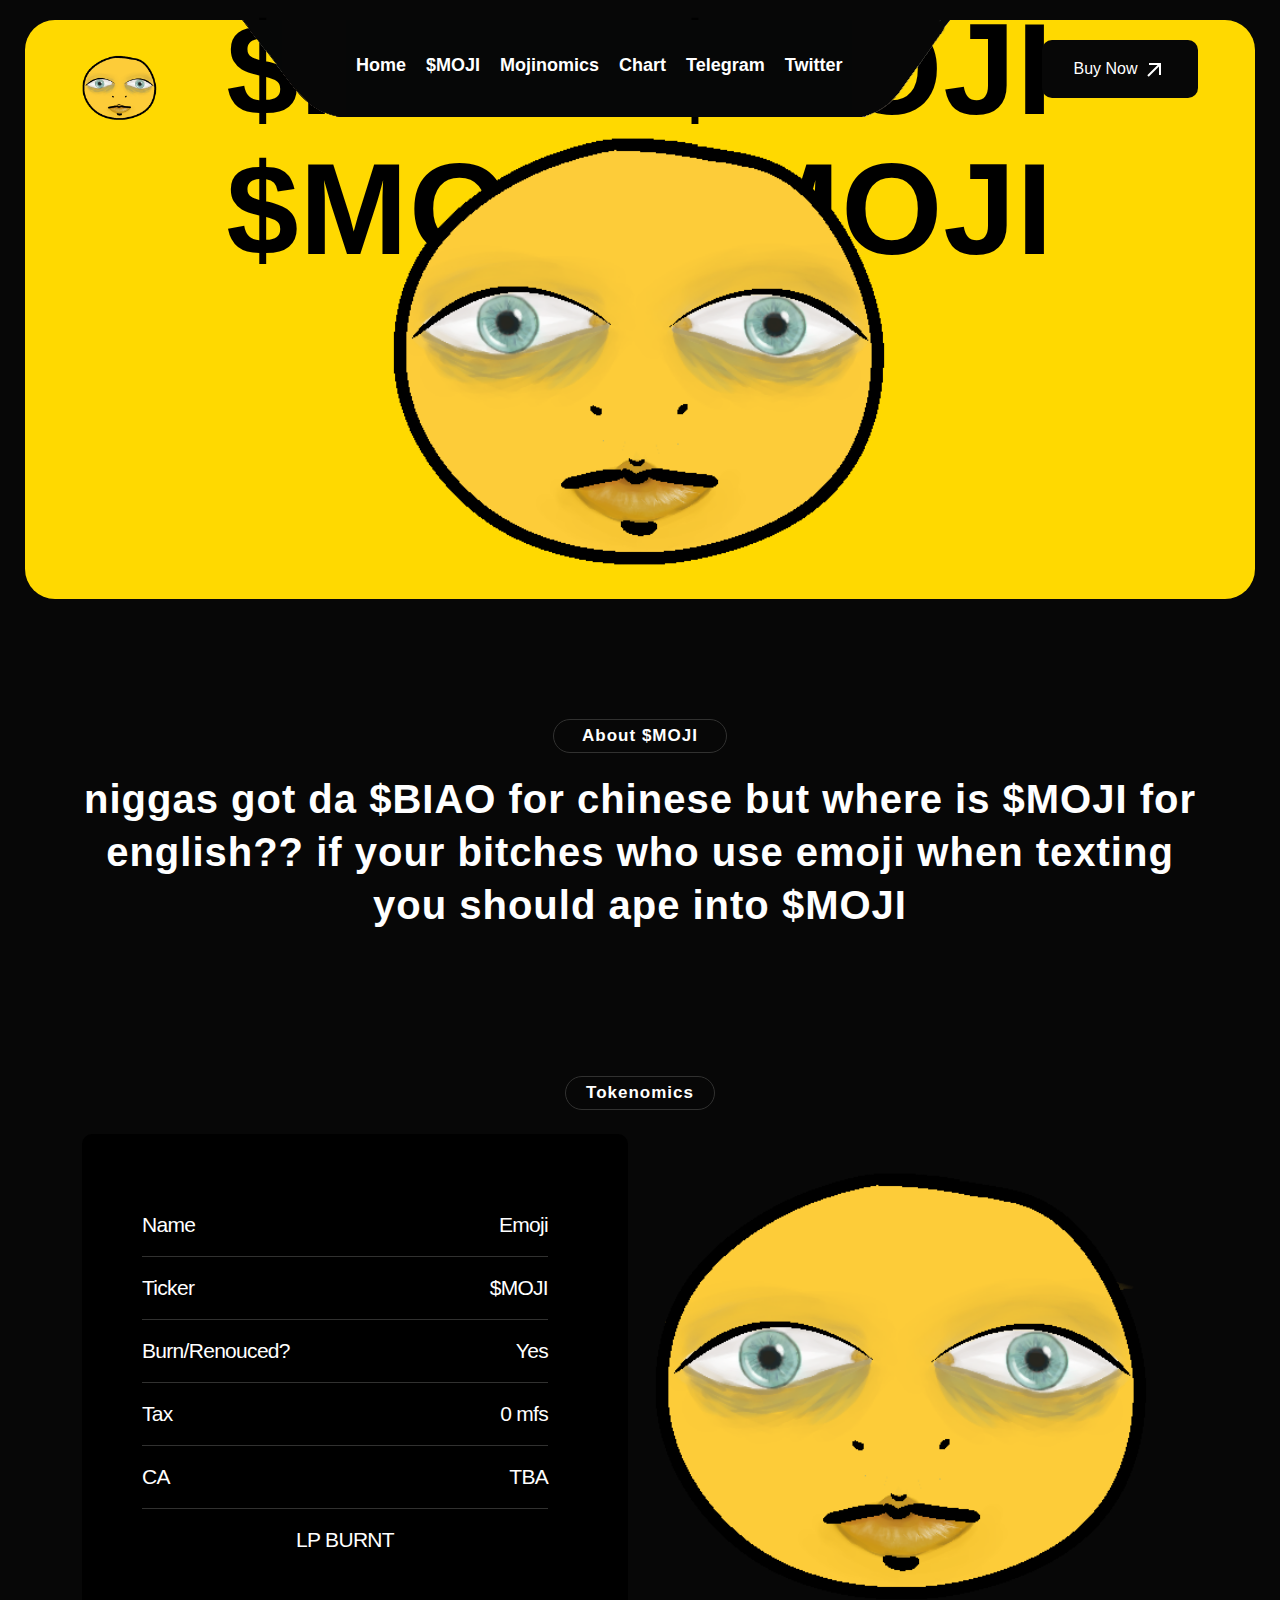
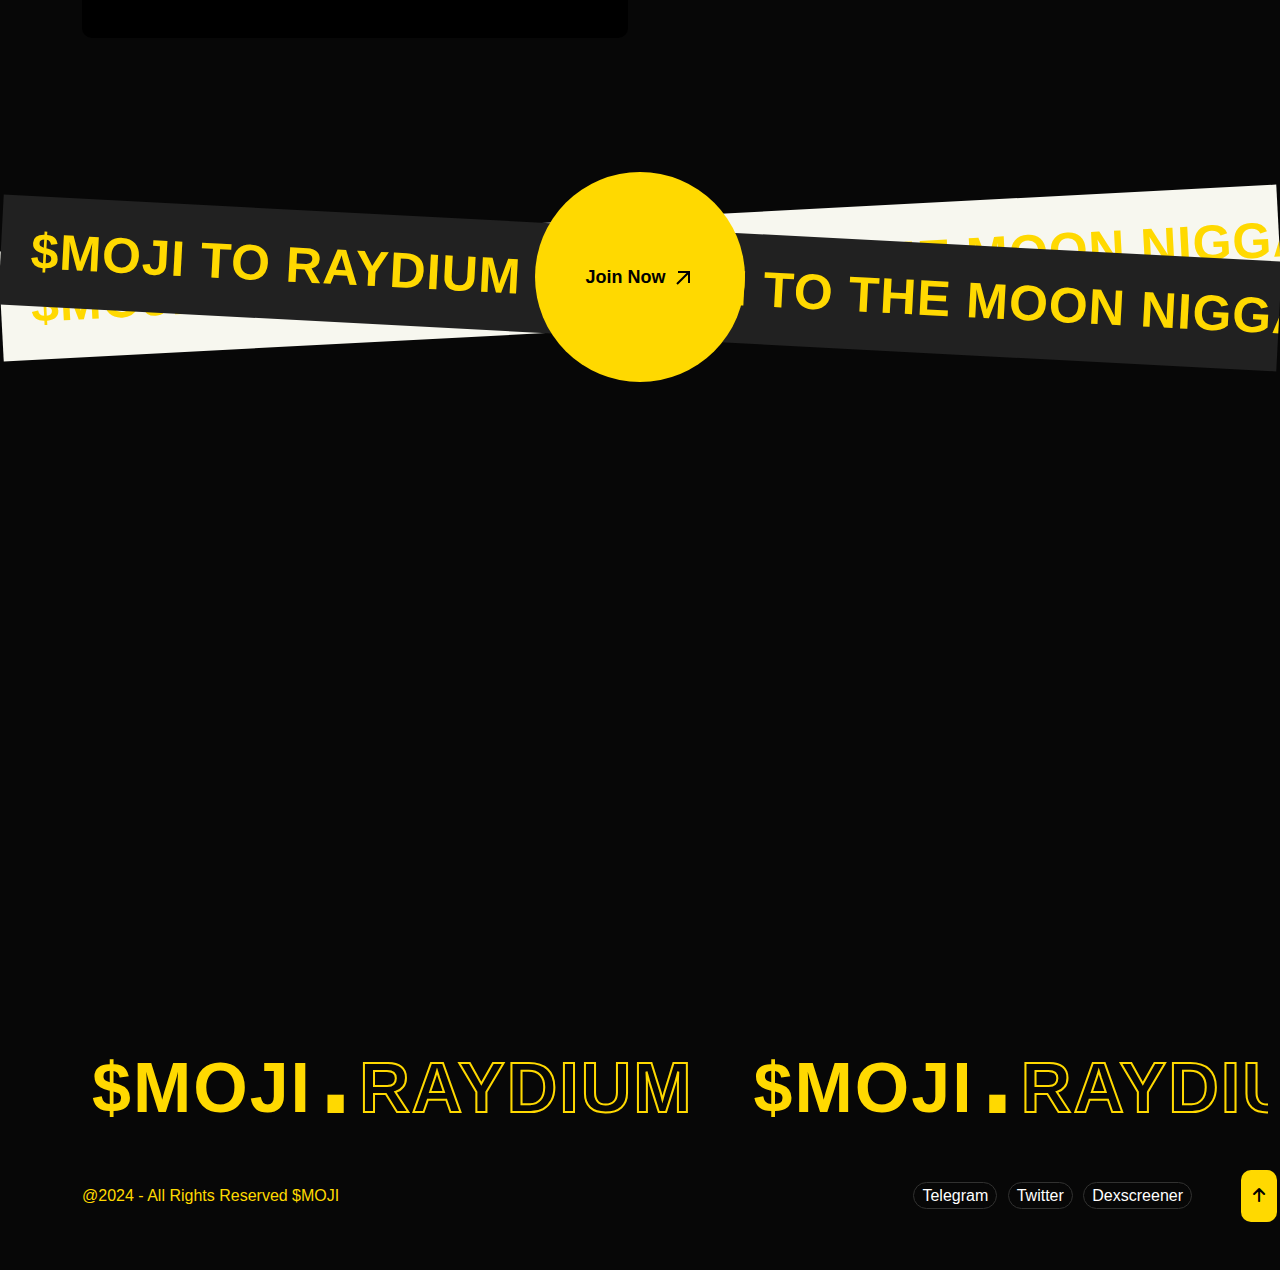
==== index.html @ c92a03f7 "first commit" ====
<!DOCTYPE html>
<html lang="en">

<head>
    <meta charset="UTF-8" />
    <meta http-equiv="X-UA-Compatible" content="IE=edge" />
    <meta name="viewport" content="width=device-width, initial-scale=1.0" />
    <meta name="description">
    <meta name="author">
    <!-- =============== PAGE TITLE =============== -->
    <title>EMOJI | $MOJI</title>
    <!-- ============= FAVICON ICON ============= -->
    <link rel="shortcut icon" href="img/logo.png" />
    <!-- ============= CSS ============= -->
    <!-- BOOTSTRAP -->
    <link rel="stylesheet" href="assets/css/vendors/bootstrap.min.css" />
    <!-- ANIMATE -->
    <link rel="stylesheet" href="assets/css/vendors/animate.min.css" />
    <!-- FONT AWESOME -->
    <link rel="stylesheet" href="assets/css/vendors/all.min.css">
    <!-- CUBE PORTFOLIO -->
    <link rel="stylesheet" type="text/css" href="assets/css/vendors/cubeportfolio.min.css">
    <!-- SWIPER -->
    <link rel="stylesheet" href="assets/css/vendors/swiper.css" />
    <!--OWL -->
    <link rel="stylesheet" href="assets/css/vendors/owl.carousel.min.css" />
    <link rel="stylesheet" href="assets/css/vendors/owl.theme.default.min.css" />
    <!-- MAGNIFIC POPUP -->
    <link rel="stylesheet" href="assets/css/vendors/magnific-popup.css" type="text/css" />
    <!-- MAIN STYLE -->
    <link rel="stylesheet" href="assets/css/style.css" />
    <link href="https://fonts.cdnfonts.com/css/holly-bale" rel="stylesheet">

    <style>
        *:not(i){
            font-family: 'Holly Bale', sans-serif !important;
                                                
        }
    </style>
</head>
<!-- ============= BODY ============= -->

<body>

    <!-- ============= WRAPPER ============= -->
    <div class="wrapper">

        <!-- Cursor -->
        <div class="cursor"></div>
        <div class="cursor-follower"></div>
        <!-- Cursor End -->

        <!-- =============START HEADER ============= -->
        <header class="header-main-block header-style">
            <div class="container">
                <div class="cd-header-block">
                    <nav id="navigation" class="navigation">

                        <!-- Logo Area Start -->
                        <div class="nav-header">
                            <a class="nav-brand" href="index-2.html"><img src="img/logo.png" width="75px" alt=""
                                    class="img-fulid d-block" /> </a>
                            <div class="nav-toggle"></div>
                            <div class="overlay"></div>
                        </div>
                        <!-- End Logo Are -->

                        <!-- Contact Are -->
                        <div class="header-contact">
                            <a href="https://app.uniswap.org/explore/tokens/base/0x5179a1c644f91ed004FfbeeDDE9861d317535607">Buy Now <svg xmlns="http://www.w3.org/2000/svg" width="20" height="20"
                                    class="sm_svg">
                                    <path d="M7 7h8.586L5.293 17.293l1.414 1.414L17 8.414V17h2V5H7v2z" /></svg> </a>
                        </div>
                        <!-- Contact Are -->

                        <!-- Main Menus Wrapper -->
                        <div class="nav-menus-wrapper">
                            <img class="header-menu-bg" src="assets/img/menuleft.png" alt="Before">
                            <button type="button" class="close-nav">
                                <i class="fa-regular fa-circle-xmark"></i>
                            </button>
                            <ul class="nav-menu nav-menu-centered" id="mobile-menu">
                                <li><a href="#">Home</a></li>
                                <li><a href="#about">$MOJI</a></li>
                                <li><a href="#tokenomics">Mojinomics</a></li>
                                <li><a href="">Chart</a></li>
                                <li><a href="">Telegram</a></li>
                                <li><a href="">Twitter</a></li>
                            </ul>
                            <img class="header-menu-bg" src="assets/img/menuright.png" alt="After">
                            <!-- Main Menus Wrapper -->
                        </div>
                    </nav>
                </div>
            </div>
        </header>
        <!-- ============= END HEADER ========== -->


        <!-- ============= START BANNER BLOCK ============= -->
        <section class="banner-block clearfix" id="top">
            <div class="full-width-block">
                <div class="container">
                    <div class="banner-block-content">
                        <div class="row align-items-center">
                            <div class="col col-xl-1 col-lg-1 col-md-1 col-12 order-md-1 order-2">

                            </div>
                            <div class="col col-xl-10 col-lg-10 col-md-10 col-12 order-md-2 order-1 banner-center">
                                <div class="banner-image"><img src="img/logo.png" width="500px" alt="" /></div>
                                <div class="banner-content">
                                    <h1><span class="back-text">$MOJI $MOJI $MOJI $MOJI $MOJI </span></h1>
                                </div>
                            </div>
                            <div class="col col-xl-1 col-lg-1 col-md-1 col-12 order-md-3 order-3">

                            </div>


                        </div>
                    </div>
                </div>
            </div>
        </section>
        <!-- ============= END BANNER BLOCK ============= -->





        <!-- ============= START ABOUT BLOCK ============= -->
        <section class="about-block home-main-contant-style-2" id="about">
            <div class="full-width-about-block">
                <div class="container">
                    <div class="section-title">
                        <h2 class="section-heading" style="color: white;">About $MOJI</h2>
                        <div class="about-content">
                            <h1>
                                niggas got da $BIAO for chinese but where is $MOJI for english?? if your bitches who use emoji when texting you should ape into $MOJI 
                            </h1>
                        </div>
                    </div>
                </div>
            </div>
        </section>
        <!-- ============= END ABOUT BLOCK ============= -->




        <!--============= START INFORMATION=============-->
        <section class="home-main-contant-style-6" id="tokenomics">
            <div class="container">
                <div class="home-about-content-block">
                    <h2 class="section-heading-2 my-4" style="color: white;">Tokenomics</h2>
                    <div class="row">
                        <div class="col-xl-6 col-lg-12 col-md-12 col-sm-12">
                            <div class="about-left-content">
                                <ul>
                                    <li class="d-flex align-items-center justify-content-between">
                                        <div class="about-list-content-left">
                                            <h5>Name</h5>
                                        </div>
                                        <div class="about-list-content-right">
                                            <h5>Emoji</h5>
                                        </div>
                                    </li>
                                    <li class="d-flex align-items-center justify-content-between">
                                        <div class="about-list-content-left">
                                            <h5>Ticker</h5>
                                        </div>
                                        <div class="about-list-content-right">
                                            <h5>$MOJI</h5>
                                        </div>
                                    </li>
                                    <li class="d-flex align-items-center justify-content-between">
                                        <div class="about-list-content-left">
                                            <h5>Burn/Renouced?</h5>
                                        </div>
                                        <div class="about-list-content-right">
                                            <h5>Yes</h5>
                                        </div>
                                    </li>
                                    <li class="d-flex align-items-center justify-content-between">
                                        <div class="about-list-content-left">
                                            <h5>Tax</h5>
                                        </div>
                                        <div class="about-list-content-right">
                                            <h5>0 mfs</h5>
                                        </div>
                                    </li>
                                    <li class="d-flex align-items-center justify-content-between">
                                        <div class="about-list-content-left">
                                            <h5>CA</h5>
                                        </div>
                                        <div class="about-list-content-right">
                                            <h5>TBA</h5>
                                        </div>
                                    </li>
                                    <li class="d-flex align-items-center justify-content-center">
                                        <div class="about-list-content-left">
                                            <h5>LP BURNT</h5>
                                        </div>
                                    </li>
                                </ul>
                            </div>
                        </div>
                        <div class="col-xl-6 col-lg-12 col-md-12 col-sm-12">
                            <div class="about-right-content">
                                <img class="border-radius-10" src="img/logo.png" alt="about me" />
                            </div>
                        </div>
                    </div>
                </div>
            </div>
        </section>
        <!--============= END INFORMATION =============-->



        <!--============= START MARQUEE SLIDER=============-->
        <div class="marquee-slider-section">
            <div class="marquee-slider-block">
                <div class="slide-roll">
                    <div class="roll-box">
                        <div class="roll-item">
                            <div class="roll-title d-flex align-items-center">
                                <h4 class="title">$MOJI TO RAYDIUM</h4>
                            </div>
                        </div>
                        <span class="portal-icon">/</span>
                        <div class="roll-item">
                            <div class="roll-title d-flex align-items-center">
                                <h4 class="title">$MOJI TO THE MOON NIGGAS</h4>
                            </div>
                        </div>
                        <span class="portal-icon">/</span>
                        <div class="roll-item">
                            <div class="roll-title d-flex align-items-center">
                                <h4 class="title">$MOJI 1M SOON</h4>
                            </div>
                        </div>
                        <span class="portal-icon">/</span>
                        <div class="roll-item">
                            <div class="roll-title d-flex align-items-center">
                                <h4 class="title">$MOJI DEX PREPAID</h4>
                            </div>
                        </div>
                        <span class="portal-icon">/</span>
                        <div class="roll-item">
                            <div class="roll-title d-flex align-items-center">
                                <h4 class="title">$MOJI DEV IN VC</h4>
                            </div>
                        </div>
                    </div>
                    <div class="roll-box">
                        <div class="roll-item">
                            <div class="roll-title d-flex align-items-center">
                                <h4 class="title">$MOJI TO RAYDIUM</h4>
                            </div>
                        </div>
                        <span class="portal-icon">/</span>
                        <div class="roll-item">
                            <div class="roll-title d-flex align-items-center">
                                <h4 class="title">$MOJI TO THE MOON NIGGAS</h4>
                            </div>
                        </div>
                        <span class="portal-icon">/</span>
                        <div class="roll-item">
                            <div class="roll-title d-flex align-items-center">
                                <h4 class="title">$MOJI 1M SOON</h4>
                            </div>
                        </div>
                        <span class="portal-icon">/</span>
                        <div class="roll-item">
                            <div class="roll-title d-flex align-items-center">
                                <h4 class="title">$MOJI DEX PREPAID</h4>
                            </div>
                        </div>
                        <span class="portal-icon">/</span>
                        <div class="roll-item">
                            <div class="roll-title d-flex align-items-center">
                                <h4 class="title">$MOJI DEV IN VC</h4>
                            </div>
                        </div>
                    </div>
                </div>
            </div>
            <div class="text-slider-btn"><a href="https://t.me/">Join Now <svg
                        xmlns="http://www.w3.org/2000/svg" width="24" height="24" class="sm_svg">
                        <path d="M7 7h8.586L5.293 17.293l1.414 1.414L17 8.414V17h2V5H7v2z" /></svg></a></div>
            <div class="marquee-slider-block-three">
                <div class="slide-roll">
                    <div class="roll-box roll-box-revers">
                        <div class="roll-item">
                            <div class="roll-title d-flex align-items-center">
                                <h4 class="title">$MOJI TO RAYDIUM</h4>
                            </div>
                        </div>
                        <span class="portal-icon">/</span>
                        <div class="roll-item">
                            <div class="roll-title d-flex align-items-center">
                                <h4 class="title">$MOJI TO THE MOON NIGGAS</h4>
                            </div>
                        </div>
                        <span class="portal-icon">/</span>
                        <div class="roll-item">
                            <div class="roll-title d-flex align-items-center">
                                <h4 class="title">$MOJI 1M SOON</h4>
                            </div>
                        </div>
                        <span class="portal-icon">/</span>
                        <div class="roll-item">
                            <div class="roll-title d-flex align-items-center">
                                <h4 class="title">$MOJI DEX PREPAID</h4>
                            </div>
                        </div>
                        <span class="portal-icon">/</span>
                        <div class="roll-item">
                            <div class="roll-title d-flex align-items-center">
                                <h4 class="title">$MOJI DEV IN VC</h4>
                            </div>
                        </div>
                    </div>
                    <div class="roll-box roll-box-revers">
                        <div class="roll-item">
                            <div class="roll-title d-flex align-items-center">
                                <h4 class="title">$MOJI LP BURNT</h4>
                            </div>
                        </div>
                        <span class="portal-icon">/</span>
                        <div class="roll-item">
                            <div class="roll-title d-flex align-items-center">
                                <h4 class="title">$MOJI ON PUMP.FUN</h4>
                            </div>
                        </div>
                        <span class="portal-icon">/</span>
                        <div class="roll-item">
                            <div class="roll-title d-flex align-items-center">
                                <h4 class="title">$MOJI BONDING HIT</h4>
                            </div>
                        </div>
                        <span class="portal-icon">/</span>
                        <div class="roll-item">
                            <div class="roll-title d-flex align-items-center">
                                <h4 class="title">$MOJI 100x</h4>
                            </div>
                        </div>
                        <span class="portal-icon">/</span>
                        <div class="roll-item">
                            <div class="roll-title d-flex align-items-center">
                                <h4 class="title">$MOJI FOR NIGGAS</h4>
                            </div>
                        </div>
                    </div>
                </div>
            </div>
        </div>
        <!--============= END MARQUEE SLIDER=============-->


        <!-- ============= START TESTIMONIAL BLOCK ============= -->
        <section class="home-testimonial-block home-main-contant-style-2" id="buy">
            
            <div class="container mt-4">
                <style>
                    #dexscreener-embed {
                        position: relative;
                        width: 100%;
                        padding-bottom: 200%;
                        border-radius: 20px;
                    }
    
                    @media(min-width:1400px) {
                        #dexscreener-embed {
                            padding-bottom: 50%;
                        }
                    }
    
                    @media(min-width:576px) {
                        #dexscreener-embed {
                            padding-bottom: 50%;
                        }
                    }
    
                    #dexscreener-embed iframe {
                        position: absolute;
                        width: 100%;
                        height: 100%;
                        top: 0;
                        left: 0;
                        border: 0;
                    }
                </style>
                <div id="dexscreener-embed"><iframe
                        src=""></iframe>
                </div>

            </div>

            <div class="container-fluid mt-4">
                <div class="marquee-slider-section testi-title d-flex justify-content-between align-items-center">
                    <div class="marquee-slider-block section-title">
                        <div class="slide-roll">
                            <div class="roll-box">
                                <div class="roll-item">
                                    <div class="roll-title d-flex align-items-center">
                                        <h1>$MOJI</h1><span class="dot"></span>
                                        <h1><span>RAYDIUM</span></h1>
                                    </div>
                                </div>
                                <div class="roll-item">
                                    <div class="roll-title d-flex align-items-center">
                                        <h1>$MOJI</h1><span class="dot"></span>
                                        <h1><span>RAYDIUM</span></h1>
                                    </div>
                                </div>
                            </div>
                            <div class="roll-box">
                                <div class="roll-item">
                                    <div class="roll-title d-flex align-items-center">
                                        <h1>$MOJI</h1><span class="dot"></span>
                                        <h1><span>RAYDIUM</span></h1>
                                    </div>
                                </div>
                                <div class="roll-item">
                                    <div class="roll-title d-flex align-items-center">
                                        <h1>$MOJI</h1><span class="dot"></span>
                                        <h1><span>RAYDIUM</span></h1>
                                    </div>
                                </div>
                            </div>
                        </div>
                    </div>
                </div>
            </div>

        </section>
        <!-- ============= END TESTIMONIAL BLOCK ============= -->

        <!-- ============= FOOTER ============= -->
        <footer>
            <div class="copyright">
                <div class="container">
                    <div class="copy-content d-flex align-items-center justify-content-between">
                        <div class="copy-text">@2024 - All Rights Reserved $MOJI</div>
                        <div class="copy-social">
                            <ul>
                                <li><a href="">Telegram</a></li>
                                <li><a href="">Twitter</a></li>
                                <li><a href="">Dexscreener</a></li>
                            </ul>
                        </div>
                       
                        <a class="copy-s-top scrollUp" href="#top"><i class="fa-solid fa-arrow-up"></i></a>
                    </div>
                </div>
            </div>
        </footer>
        <!-- =============END FOOTER ============= -->


    </div>
    <!-- =============END WRAPPER ========== -->

    <!-- ============= VENDORS JS ============= -->
    <!-- Jquery -->
    <script src="assets/js/vendors/jquery.min.js"></script>
    <!-- Bootstrap -->
    <script src="assets/js/vendors/bootstrap.min.js"></script>
    <!-- swiper -->
    <script src="assets/js/vendors/swiper.js"></script>
    <!-- waypoints -->
    <script src="assets/js/vendors/jquery.waypoints.min.js"></script>
    <!-- counterup -->
    <script src="assets/js/vendors/jquery.counterup.min.js"></script>
    <!--Owl Carousel -->
    <script src="assets/js/vendors/owl.carousel.min.js"></script>
    <!-- Gsap -->
    <script type="text/javascript" src="assets/js/vendors/gsap.min.js"></script>
    <!-- Wow Animation -->
    <script type="text/javascript" src="assets/js/vendors/wow.min.js"></script>
    <!-- magnific -->
    <script type="text/javascript" src="assets/js/vendors/jquery.magnific-popup.min.js"></script>
    <!-- CUBE PORTFOLIO -->
    <script type="text/javascript" src="assets/js/vendors/jquery.cubeportfolio.min.js"></script>
    <!-- CUBE PORTFOLIO -->
    <script type="text/javascript" src="assets/js/vendors/cubeportfolio/portfolio-grid-2col.js"></script>
    <!-- CUBE PORTFOLIO -->
    <script type="text/javascript" src="assets/js/vendors/cubeportfolio/portfolio-full-width.js"></script>
    <!-- ============= MAIN JS ============= -->
    <script src="assets/js/active.js"></script>
</body>
<!-- =============END BODY ============= -->

</html>
<!-- =============END HTML ============= -->
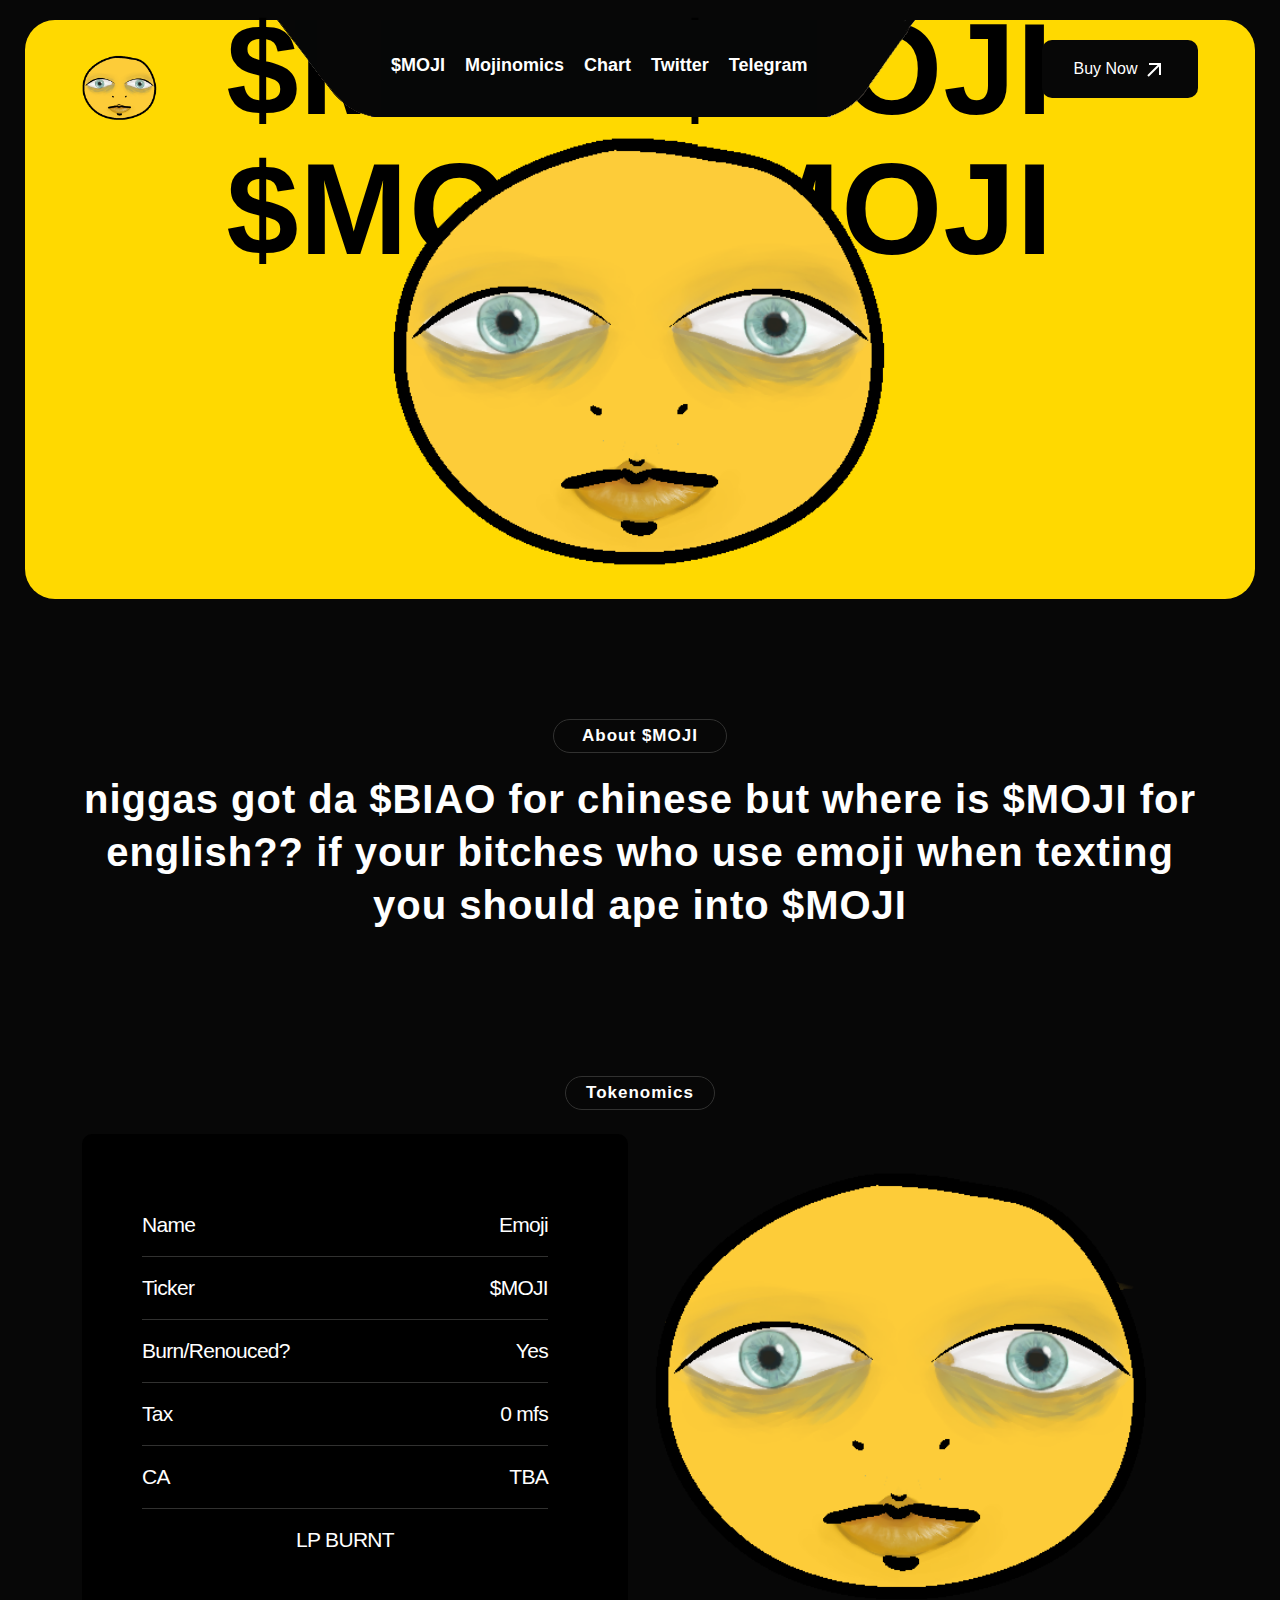
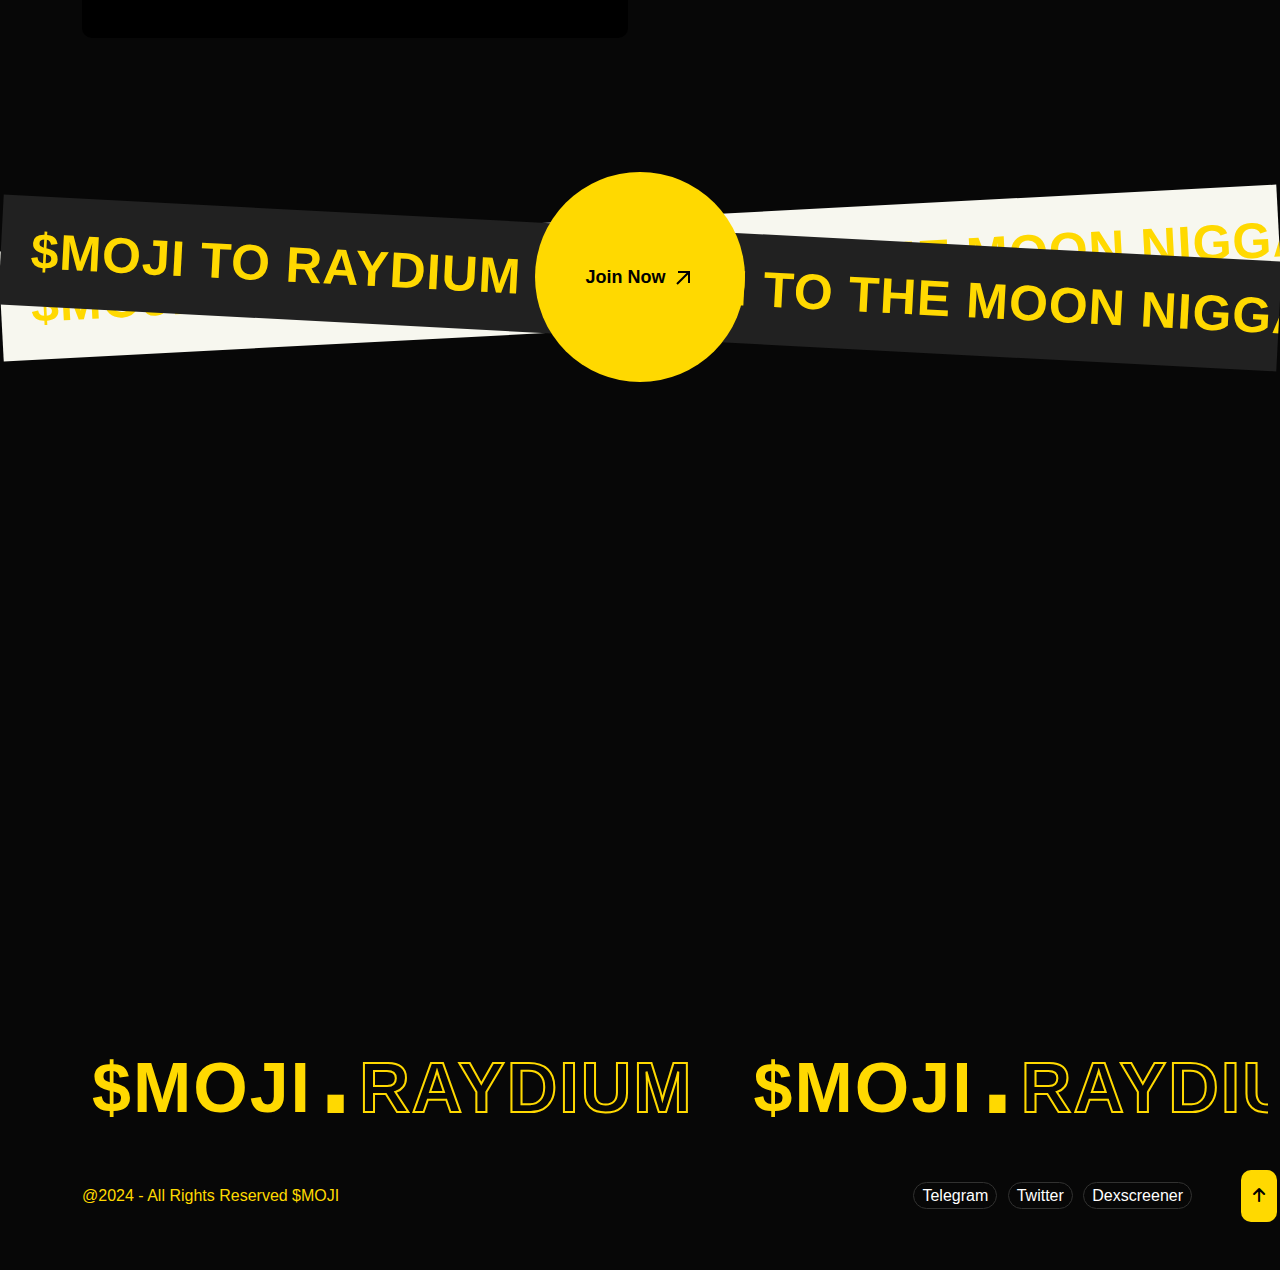
==== commit 660e5a1b: "first commit" ====
--- a/index.html
+++ b/index.html
@@ -67,7 +67,7 @@
 
                         <!-- Contact Are -->
                         <div class="header-contact">
-                            <a href="https://app.uniswap.org/explore/tokens/base/0x5179a1c644f91ed004FfbeeDDE9861d317535607">Buy Now <svg xmlns="http://www.w3.org/2000/svg" width="20" height="20"
+                            <a href="https://app.uniswap.org/explore/tokens/base/">Buy Now <svg xmlns="http://www.w3.org/2000/svg" width="20" height="20"
                                     class="sm_svg">
                                     <path d="M7 7h8.586L5.293 17.293l1.414 1.414L17 8.414V17h2V5H7v2z" /></svg> </a>
                         </div>
@@ -80,12 +80,11 @@
                                 <i class="fa-regular fa-circle-xmark"></i>
                             </button>
                             <ul class="nav-menu nav-menu-centered" id="mobile-menu">
-                                <li><a href="#">Home</a></li>
                                 <li><a href="#about">$MOJI</a></li>
                                 <li><a href="#tokenomics">Mojinomics</a></li>
-                                <li><a href="">Chart</a></li>
-                                <li><a href="">Telegram</a></li>
-                                <li><a href="">Twitter</a></li>
+                                <li><a href="https://dexscreener.com/solana/">Chart</a></li>
+                                <li><a href="https://twitter.com/mojionsolana">Twitter</a></li>
+                                <li><a href="https://t.me/mojionsol">Telegram</a></li>
                             </ul>
                             <img class="header-menu-bg" src="assets/img/menuright.png" alt="After">
                             <!-- Main Menus Wrapper -->
